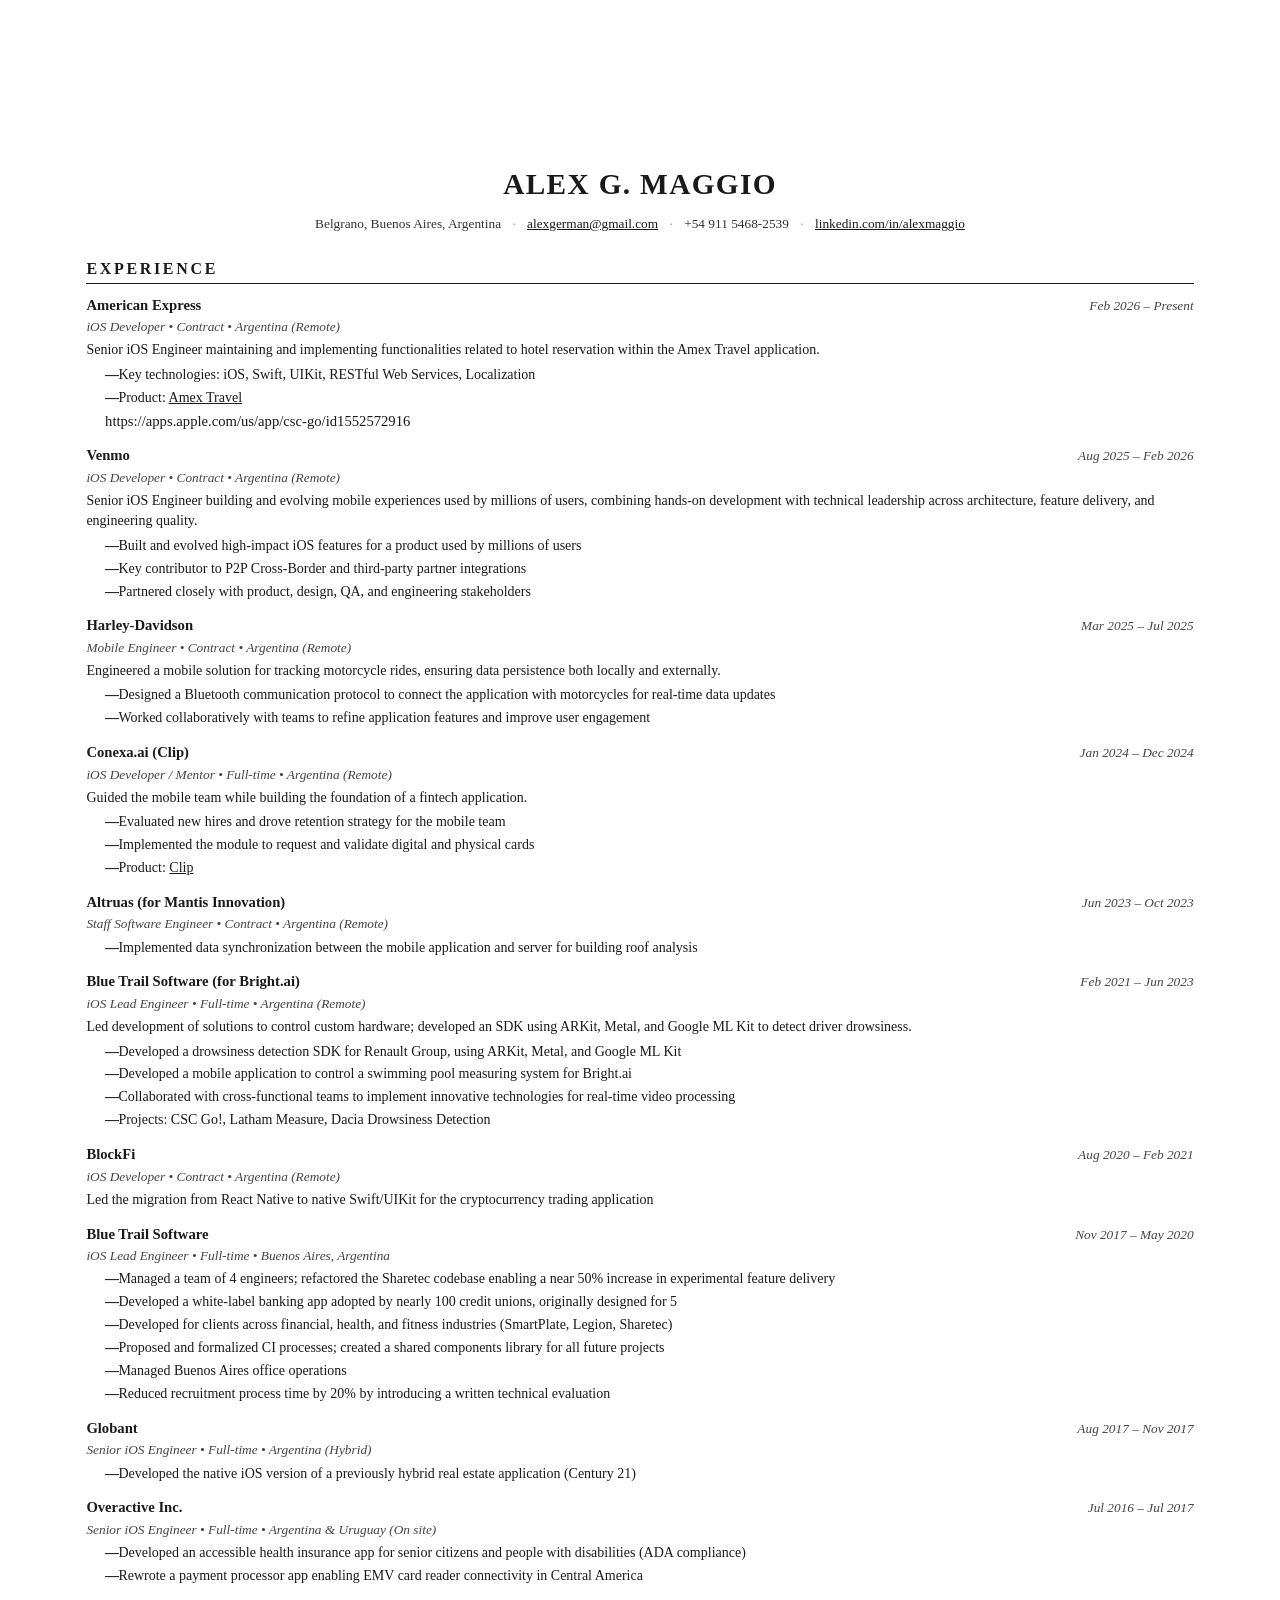
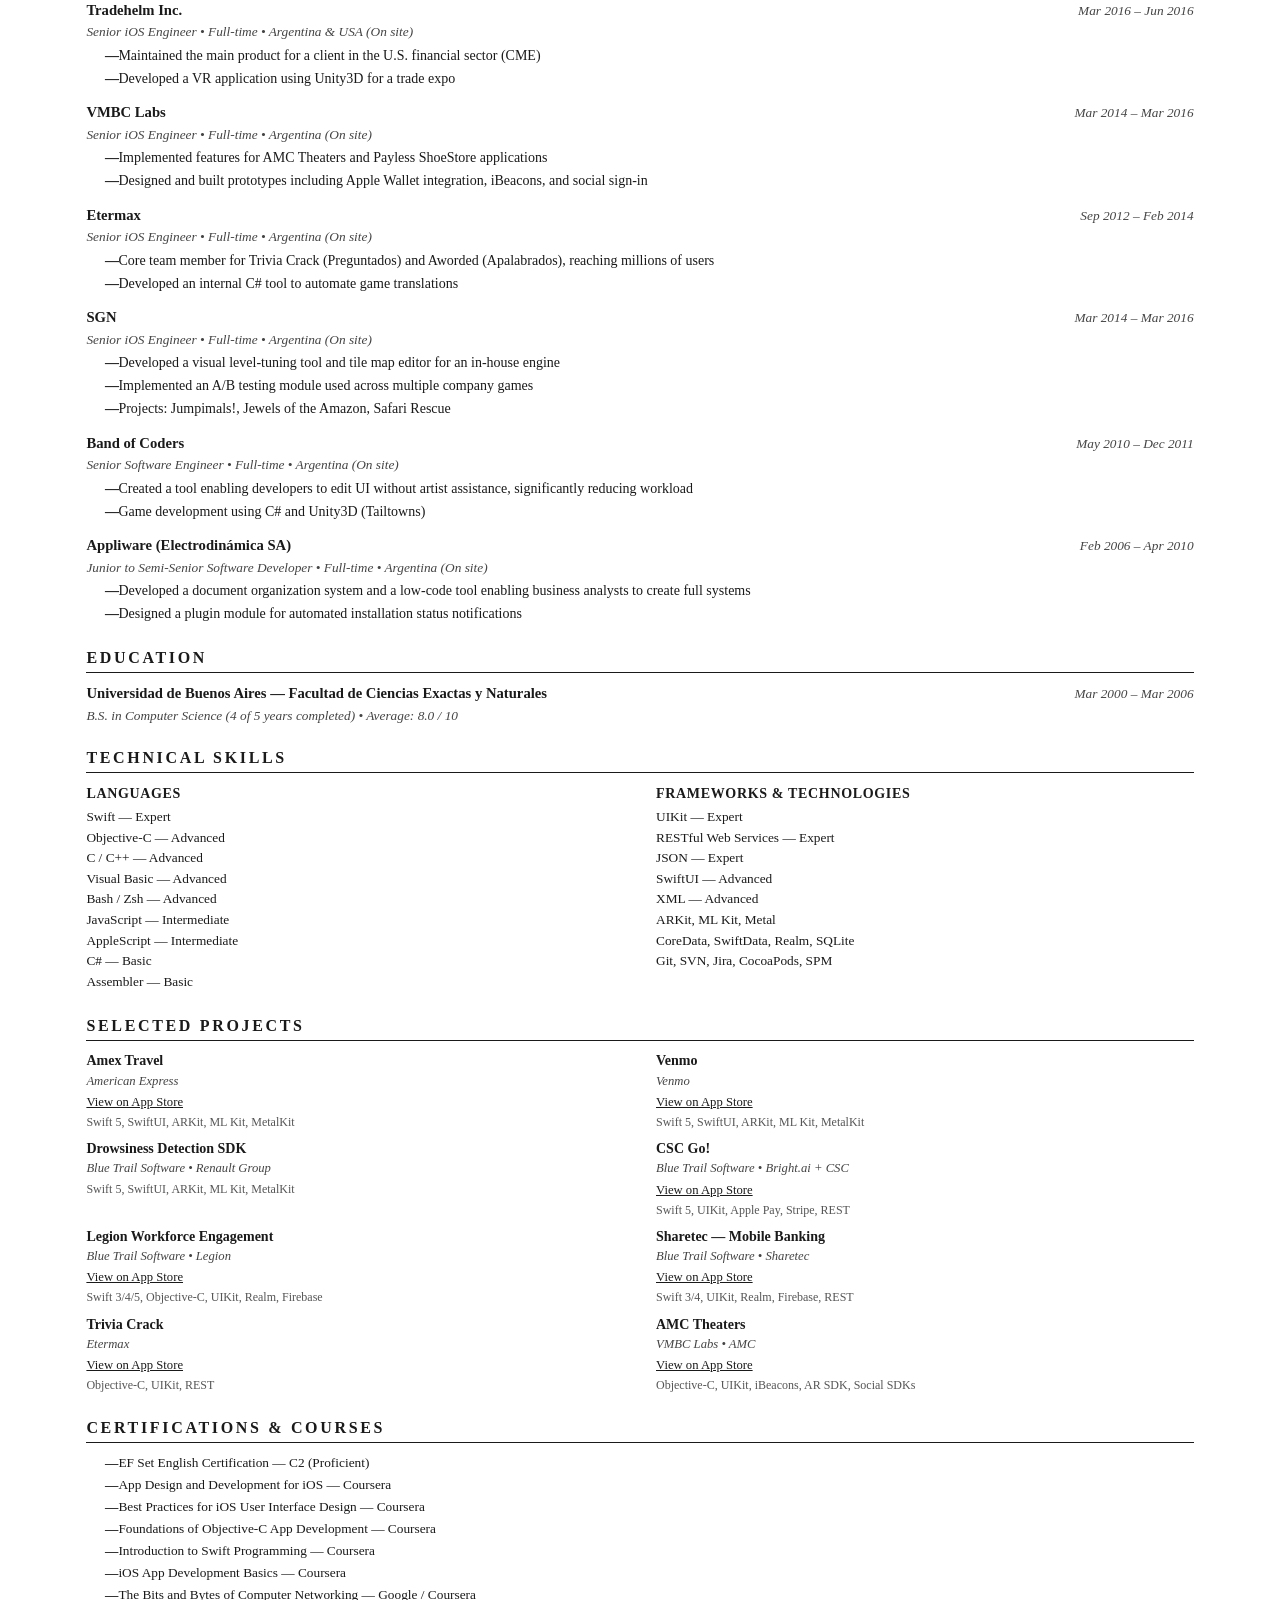
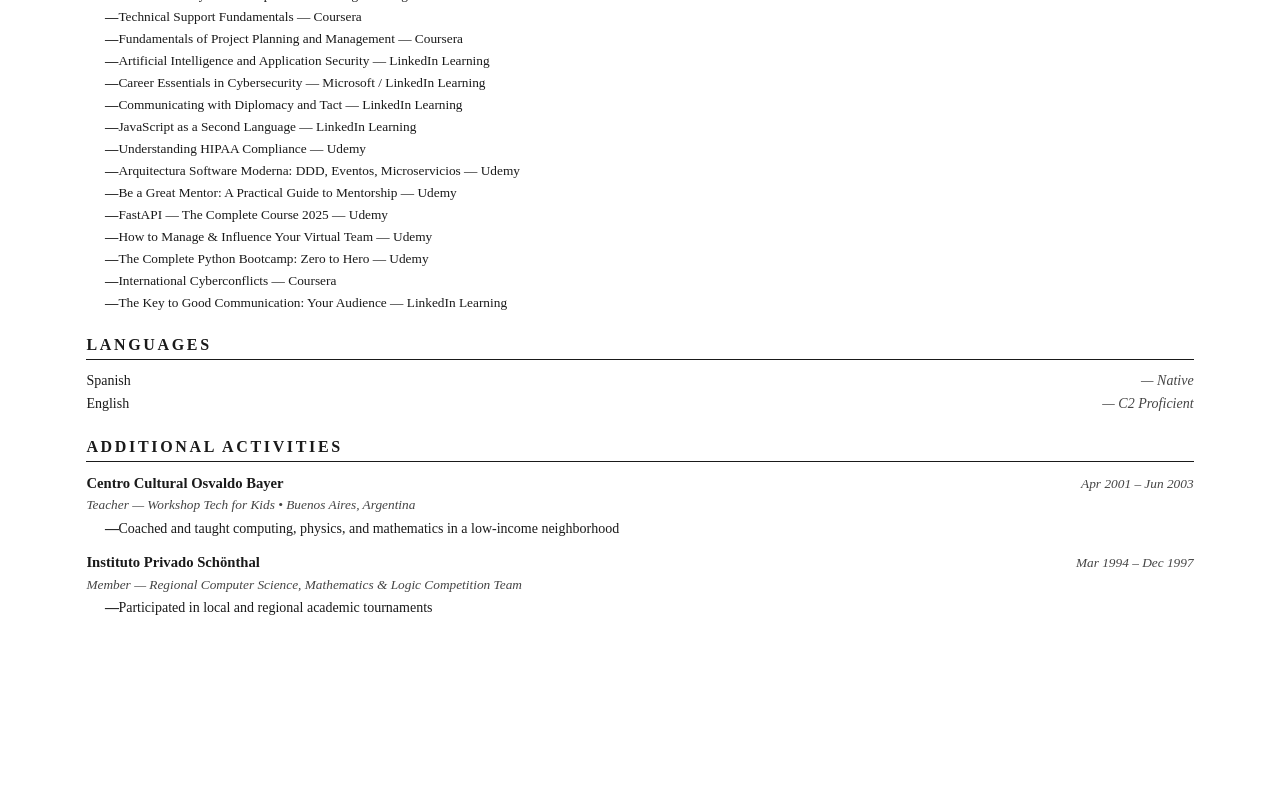
==== index..html @ b2e6f2c0 "Updated home to Harvard style." ====
<!DOCTYPE html>
<html lang="en">
<head>
    <meta charset="UTF-8">
    <meta name="viewport" content="width=device-width, initial-scale=1.0">
    <title>Alex G. Maggio &mdash; CV</title>
    <style>
        /* === Reset & Base === */
        *, *::before, *::after { box-sizing: border-box; margin: 0; padding: 0; }

        body {
            font-family: "Palatino Linotype", Palatino, Georgia, "Times New Roman", serif;
            font-size: 11pt;
            line-height: 1.45;
            color: #1a1a1a;
            /* max-width: 8.5in; */
            /* margin: 0 auto; */
            margin: 1in auto;
            padding: 0.7in 0.9in;
            background: #fff;
        }

        a { color: #1a1a1a; text-decoration: underline; }

        /* === Header === */
        .header {
            text-align: center;
            margin-bottom: 18pt;
        }
        .header h1 {
            font-size: 22pt;
            font-weight: bold;
            letter-spacing: 1pt;
            text-transform: uppercase;
            margin-bottom: 6pt;
        }
        .header .contact {
            font-size: 10pt;
            color: #333;
        }
        .header .contact span { white-space: nowrap; }
        .header .contact .sep { margin: 0 6pt; color: #999; }

        /* === Section === */
        .section { margin-bottom: 16pt; }
        .section-title {
            font-size: 12pt;
            font-weight: bold;
            text-transform: uppercase;
            letter-spacing: 2pt;
            border-bottom: 1.2pt solid #1a1a1a;
            margin-bottom: 8pt;
            padding-bottom: 2pt;
        }

        /* === Entry (Experience, Education, etc.) === */
        .entry { margin-bottom: 10pt; }
        .entry-header {
            display: flex;
            justify-content: space-between;
            align-items: baseline;
            margin-bottom: 1pt;
        }
        .entry-header .left { font-weight: bold; font-size: 11pt; }
        .entry-header .right { font-style: italic; font-size: 10pt; color: #444; text-align: right; white-space: nowrap; }
        .entry-sub {
            font-size: 10pt;
            font-style: italic;
            color: #444;
            margin-bottom: 3pt;
        }
        .entry-desc {
            font-size: 10.5pt;
            margin-bottom: 3pt;
        }
        .entry ul {
            list-style: none;
            padding-left: 14pt;
            margin-top: 2pt;
        }
        .entry ul li {
            position: relative;
            padding-left: 10pt;
            margin-bottom: 2pt;
            font-size: 10.5pt;
        }
        .entry ul li::before {
            content: "\2014";
            position: absolute;
            left: 0;
            font-weight: bold;
        }

        /* === Skills === */
        .skills-grid {
            display: grid;
            grid-template-columns: 1fr 1fr;
            gap: 4pt 24pt;
        }
        .skill-category h3 {
            font-size: 10.5pt;
            font-weight: bold;
            margin-bottom: 2pt;
            text-transform: uppercase;
            letter-spacing: 0.5pt;
        }
        .skill-category ul {
            list-style: none;
            padding-left: 0;
        }
        .skill-category ul li {
            font-size: 10pt;
            margin-bottom: 1pt;
        }

        /* === Projects === */
        .projects-grid {
            display: grid;
            grid-template-columns: 1fr 1fr;
            gap: 6pt 24pt;
        }
        .project-card {
            border: none;
            page-break-inside: avoid;
        }
        .project-card h3 {
            font-size: 10.5pt;
            font-weight: bold;
        }
        .project-card .project-meta {
            font-size: 9.5pt;
            font-style: italic;
            color: #444;
            margin-bottom: 2pt;
        }
        .project-card ul {
            list-style: none;
            padding-left: 10pt;
        }
        .project-card ul li {
            font-size: 9.5pt;
            margin-bottom: 1pt;
            position: relative;
            padding-left: 8pt;
        }
        .project-card ul li::before {
            content: "\2014";
            position: absolute;
            left: 0;
            font-weight: bold;
        }
        .project-desc {
            font-size: 9.5pt;
        }
        .project-link {
            font-size: 9.5pt;
        }
        .project-tech {
            font-size: 9pt;
            color: #555;
            margin-top: 2pt;
        }

        /* === Certifications === */
        .cert-list {
            list-style: none;
            padding-left: 14pt;
        }
        .cert-list li {
            font-size: 10pt;
            margin-bottom: 2pt;
            position: relative;
            padding-left: 10pt;
        }
        .cert-list li::before {
            content: "\2014";
            position: absolute;
            left: 0;
            font-weight: bold;
        }

        /* === Languages === */
        .lang-row {
            display: flex;
            justify-content: space-between;
            font-size: 10.5pt;
            margin-bottom: 2pt;
        }
        .lang-row .lang-level { font-style: italic; color: #444; }

        /* === Print === */
        @media print {
            body { padding: 0; max-width: none; font-size: 10.5pt; }
            a { text-decoration: none; }
            .section { page-break-inside: avoid; }
            .entry { page-break-inside: avoid; }
            .project-card { page-break-inside: avoid; }
        }
    </style>
</head>
<body>

    <!-- ==================== HEADER ==================== -->
    <div class="header">
        <h1>Alex G. Maggio</h1>
        <div class="contact">
            <span>Belgrano, Buenos Aires, Argentina</span>
            <span class="sep">&middot;</span>
            <span><a href="mailto:alexgerman@gmail.com">alexgerman@gmail.com</a></span>
            <span class="sep">&middot;</span>
            <span>+54 911 5468-2539</span>
            <span class="sep">&middot;</span>
            <span><a href="https://www.linkedin.com/in/alexmaggio/">linkedin.com/in/alexmaggio</a></span>
        </div>
    </div>

    <!-- ==================== EXPERIENCE ==================== -->
    <div class="section">
        <div class="section-title">Experience</div>

        <!-- American Express -->
        <div class="entry">
            <div class="entry-header">
                <span class="left">American Express</span>
                <span class="right">Feb 2026 &ndash; Present</span>
            </div>
            <div class="entry-sub">iOS Developer &bull; Contract &bull; Argentina (Remote)</div>
            <div class="entry-desc">Senior iOS Engineer maintaining and implementing functionalities related to hotel reservation within the Amex Travel application.</div>
            <ul>
                <li>Key technologies: iOS, Swift, UIKit, RESTful Web Services, Localization</li>
                <li>Product: <a href="https://apps.apple.com/us/app/amex-travel/id6742465779">Amex Travel</a></li>
                https://apps.apple.com/us/app/csc-go/id1552572916
            </ul>
        </div>

        <!-- Venmo -->
        <div class="entry">
            <div class="entry-header">
                <span class="left">Venmo</span>
                <span class="right">Aug 2025 &ndash; Feb 2026</span>
            </div>
            <div class="entry-sub">iOS Developer &bull; Contract &bull; Argentina (Remote)</div>
            <div class="entry-desc">Senior iOS Engineer building and evolving mobile experiences used by millions of users, combining hands-on development with technical leadership across architecture, feature delivery, and engineering quality.</div>
            <ul>
                <li>Built and evolved high-impact iOS features for a product used by millions of users</li>
                <li>Key contributor to P2P Cross-Border and third-party partner integrations</li>
                <li>Partnered closely with product, design, QA, and engineering stakeholders</li>
            </ul>
        </div>

        <!-- Harley-Davidson -->
        <div class="entry">
            <div class="entry-header">
                <span class="left">Harley-Davidson</span>
                <span class="right">Mar 2025 &ndash; Jul 2025</span>
            </div>
            <div class="entry-sub">Mobile Engineer &bull; Contract &bull; Argentina (Remote)</div>
            <div class="entry-desc">Engineered a mobile solution for tracking motorcycle rides, ensuring data persistence both locally and externally.</div>
            <ul>
                <li>Designed a Bluetooth communication protocol to connect the application with motorcycles for real-time data updates</li>
                <li>Worked collaboratively with teams to refine application features and improve user engagement</li>
            </ul>
        </div>

        <!-- Conexa.ai -->
        <div class="entry">
            <div class="entry-header">
                <span class="left">Conexa.ai (Clip)</span>
                <span class="right">Jan 2024 &ndash; Dec 2024</span>
            </div>
            <div class="entry-sub">iOS Developer / Mentor &bull; Full-time &bull; Argentina (Remote)</div>
            <div class="entry-desc">Guided the mobile team while building the foundation of a fintech application.</div>
            <ul>
                <li>Evaluated new hires and drove retention strategy for the mobile team</li>
                <li>Implemented the module to request and validate digital and physical cards</li>
                <li>Product: <a href="https://apps.apple.com/us/app/clip/id771245360">Clip</a></li>
            </ul>
        </div>

        <!-- Altruas / Mantis Innovation -->
        <div class="entry">
            <div class="entry-header">
                <span class="left">Altruas (for Mantis Innovation)</span>
                <span class="right">Jun 2023 &ndash; Oct 2023</span>
            </div>
            <div class="entry-sub">Staff Software Engineer &bull; Contract &bull; Argentina (Remote)</div>
            <ul>
                <li>Implemented data synchronization between the mobile application and server for building roof analysis</li>
            </ul>
        </div>

        <!-- Blue Trail / Bright.ai -->
        <div class="entry">
            <div class="entry-header">
                <span class="left">Blue Trail Software (for Bright.ai)</span>
                <span class="right">Feb 2021 &ndash; Jun 2023</span>
            </div>
            <div class="entry-sub">iOS Lead Engineer &bull; Full-time &bull; Argentina (Remote)</div>
            <div class="entry-desc">Led development of solutions to control custom hardware; developed an SDK using ARKit, Metal, and Google ML Kit to detect driver drowsiness.</div>
            <ul>
                <li>Developed a drowsiness detection SDK for Renault Group, using ARKit, Metal, and Google ML Kit</li>
                <li>Developed a mobile application to control a swimming pool measuring system for Bright.ai</li>
                <li>Collaborated with cross-functional teams to implement innovative technologies for real-time video processing</li>
                <li>Projects: CSC Go!, Latham Measure, Dacia Drowsiness Detection</li>
            </ul>
        </div>

        <!-- BlockFi -->
        <div class="entry">
            <div class="entry-header">
                <span class="left">BlockFi</span>
                <span class="right">Aug 2020 &ndash; Feb 2021</span>
            </div>
            <div class="entry-sub">iOS Developer &bull; Contract &bull; Argentina (Remote)</div>
            <div class="entry-desc">Led the migration from React Native to native Swift/UIKit for the cryptocurrency trading application</div>
        </div>

        <!-- Blue Trail Software -->
        <div class="entry">
            <div class="entry-header">
                <span class="left">Blue Trail Software</span>
                <span class="right">Nov 2017 &ndash; May 2020</span>
            </div>
            <div class="entry-sub">iOS Lead Engineer &bull; Full-time &bull; Buenos Aires, Argentina</div>
            <ul>
                <li>Managed a team of 4 engineers; refactored the Sharetec codebase enabling a near 50% increase in experimental feature delivery</li>
                <li>Developed a white-label banking app adopted by nearly 100 credit unions, originally designed for 5</li>
                <li>Developed for clients across financial, health, and fitness industries (SmartPlate, Legion, Sharetec)</li>
                <li>Proposed and formalized CI processes; created a shared components library for all future projects</li>
                <li>Managed Buenos Aires office operations</li>
                <li>Reduced recruitment process time by 20% by introducing a written technical evaluation</li>
            </ul>
        </div>

        <!-- Globant -->
        <div class="entry">
            <div class="entry-header">
                <span class="left">Globant</span>
                <span class="right">Aug 2017 &ndash; Nov 2017</span>
            </div>
            <div class="entry-sub">Senior iOS Engineer &bull; Full-time &bull; Argentina (Hybrid)</div>
            <ul>
                <li>Developed the native iOS version of a previously hybrid real estate application (Century 21)</li>
            </ul>
        </div>

        <!-- Overactive -->
        <div class="entry">
            <div class="entry-header">
                <span class="left">Overactive Inc.</span>
                <span class="right">Jul 2016 &ndash; Jul 2017</span>
            </div>
            <div class="entry-sub">Senior iOS Engineer &bull; Full-time &bull; Argentina &amp; Uruguay (On site)</div>
            <ul>
                <li>Developed an accessible health insurance app for senior citizens and people with disabilities (ADA compliance)</li>
                <li>Rewrote a payment processor app enabling EMV card reader connectivity in Central America</li>
            </ul>
        </div>

        <!-- Tradehelm -->
        <div class="entry">
            <div class="entry-header">
                <span class="left">Tradehelm Inc.</span>
                <span class="right">Mar 2016 &ndash; Jun 2016</span>
            </div>
            <div class="entry-sub">Senior iOS Engineer &bull; Full-time &bull; Argentina &amp; USA (On site)</div>
            <ul>
                <li>Maintained the main product for a client in the U.S. financial sector (CME)</li>
                <li>Developed a VR application using Unity3D for a trade expo</li>
            </ul>
        </div>

        <!-- VMBC Labs -->
        <div class="entry">
            <div class="entry-header">
                <span class="left">VMBC Labs</span>
                <span class="right">Mar 2014 &ndash; Mar 2016</span>
            </div>
            <div class="entry-sub">Senior iOS Engineer &bull; Full-time &bull; Argentina (On site)</div>
            <ul>
                <li>Implemented features for AMC Theaters and Payless ShoeStore applications</li>
                <li>Designed and built prototypes including Apple Wallet integration, iBeacons, and social sign-in</li>
            </ul>
        </div>

        <!-- Etermax -->
        <div class="entry">
            <div class="entry-header">
                <span class="left">Etermax</span>
                <span class="right">Sep 2012 &ndash; Feb 2014</span>
            </div>
            <div class="entry-sub">Senior iOS Engineer &bull; Full-time &bull; Argentina (On site)</div>
            <ul>
                <li>Core team member for Trivia Crack (Preguntados) and Aworded (Apalabrados), reaching millions of users</li>
                <li>Developed an internal C# tool to automate game translations</li>
            </ul>
        </div>

        <!-- SGN -->
        <div class="entry">
            <div class="entry-header">
                <span class="left">SGN</span>
                <span class="right">Mar 2014 &ndash; Mar 2016</span>
            </div>
            <div class="entry-sub">Senior iOS Engineer &bull; Full-time &bull; Argentina (On site)</div>
            <ul>
                <li>Developed a visual level-tuning tool and tile map editor for an in-house engine</li>
                <li>Implemented an A/B testing module used across multiple company games</li>
                <li>Projects: Jumpimals!, Jewels of the Amazon, Safari Rescue</li>
            </ul>
        </div>

        <!-- Band of Coders -->
        <div class="entry">
            <div class="entry-header">
                <span class="left">Band of Coders</span>
                <span class="right">May 2010 &ndash; Dec 2011</span>
            </div>
            <div class="entry-sub">Senior Software Engineer &bull; Full-time &bull; Argentina (On site)</div>
            <ul>
                <li>Created a tool enabling developers to edit UI without artist assistance, significantly reducing workload</li>
                <li>Game development using C# and Unity3D (Tailtowns)</li>
            </ul>
        </div>

        <!-- Appliware -->
        <div class="entry">
            <div class="entry-header">
                <span class="left">Appliware (Electrodinámica SA)</span>
                <span class="right">Feb 2006 &ndash; Apr 2010</span>
            </div>
            <div class="entry-sub">Junior to Semi-Senior Software Developer &bull; Full-time &bull; Argentina (On site)</div>
            <ul>
                <li>Developed a document organization system and a low-code tool enabling business analysts to create full systems</li>
                <li>Designed a plugin module for automated installation status notifications</li>
            </ul>
        </div>
    </div>

    <!-- ==================== EDUCATION ==================== -->
    <div class="section">
        <div class="section-title">Education</div>
        <div class="entry">
            <div class="entry-header">
                <span class="left">Universidad de Buenos Aires &mdash; Facultad de Ciencias Exactas y Naturales</span>
                <span class="right">Mar 2000 &ndash; Mar 2006</span>
            </div>
            <div class="entry-sub">B.S. in Computer Science (4 of 5 years completed) &bull; Average: 8.0 / 10</div>
        </div>
    </div>

    <!-- ==================== SKILLS ==================== -->
    <div class="section">
        <div class="section-title">Technical Skills</div>
        <div class="skills-grid">
            <div class="skill-category">
                <h3>Languages</h3>
                <ul>
                    <li>Swift &mdash; Expert</li>
                    <li>Objective-C &mdash; Advanced</li>
                    <li>C / C++ &mdash; Advanced</li>
                    <li>Visual Basic &mdash; Advanced</li>
                    <li>Bash / Zsh &mdash; Advanced</li>
                    <li>JavaScript &mdash; Intermediate</li>
                    <li>AppleScript &mdash; Intermediate</li>
                    <li>C# &mdash; Basic</li>
                    <li>Assembler &mdash; Basic</li>
                </ul>
            </div>
            <div class="skill-category">
                <h3>Frameworks &amp; Technologies</h3>
                <ul>
                    <li>UIKit &mdash; Expert</li>
                    <li>RESTful Web Services &mdash; Expert</li>
                    <li>JSON &mdash; Expert</li>
                    <li>SwiftUI &mdash; Advanced</li>
                    <li>XML &mdash; Advanced</li>
                    <li>ARKit, ML Kit, Metal</li>
                    <li>CoreData, SwiftData, Realm, SQLite</li>
                    <li>Git, SVN, Jira, CocoaPods, SPM</li>
                </ul>
            </div>
        </div>
    </div>

    <!-- ==================== SELECTED PROJECTS ==================== -->
    <div class="section">
        <div class="section-title">Selected Projects</div>
        <div class="projects-grid">

            <div class="project-card">
                <h3>Amex Travel</h3>
                <div class="project-meta">American Express</div>
                <div class="project-link">
                    <a href="https://apps.apple.com/us/app/amex-travel/id6742465779" target="_blank" rel="noopener noreferrer">View on App Store</a>
                </div>
                <div class="project-tech">Swift 5, SwiftUI, ARKit, ML Kit, MetalKit</div>
            </div>

            <div class="project-card">
                <h3>Venmo</h3>
                <div class="project-meta">Venmo</div>
                <div class="project-link">
                    <a href="https://apps.apple.com/us/app/venmo/id568027235" target="_blank" rel="noopener noreferrer">View on App Store</a>
                </div>
                <div class="project-tech">Swift 5, SwiftUI, ARKit, ML Kit, MetalKit</div>
            </div>

            <div class="project-card">
                <h3>Drowsiness Detection SDK</h3>
                <div class="project-meta">Blue Trail Software &bull; Renault Group</div>
                <div class="project-tech">Swift 5, SwiftUI, ARKit, ML Kit, MetalKit</div>
            </div>

            <div class="project-card">
                <h3>CSC Go!</h3>
                <div class="project-meta">Blue Trail Software &bull; Bright.ai + CSC</div>
                <div class="project-link">
                    <a href="https://apps.apple.com/us/app/csc-go/id1552572916" target="_blank" rel="noopener noreferrer">View on App Store</a>
                </div>
                <div class="project-tech">Swift 5, UIKit, Apple Pay, Stripe, REST</div>
            </div>

            <div class="project-card">
                <h3>Legion Workforce Engagement</h3>
                <div class="project-meta">Blue Trail Software &bull; Legion</div>
                <div class="project-link">
                    <a href="https://itunes.apple.com/us/app/legion-workforce-engagement/id1176397649" target="_blank" rel="noopener noreferrer">View on App Store</a>
                </div>
                <div class="project-tech">Swift 3/4/5, Objective-C, UIKit, Realm, Firebase</div>
            </div>

            <div class="project-card">
                <h3>Sharetec &mdash; Mobile Banking</h3>
                <div class="project-meta">Blue Trail Software &bull; Sharetec</div>
                <div class="project-link">
                    <a href="https://apps.apple.com/us/app/sharetec-mobile-2-0/id1476859726" target="_blank" rel="noopener noreferrer">View on App Store</a>
                </div>
                <div class="project-tech">Swift 3/4, UIKit, Realm, Firebase, REST</div>
            </div>

            <div class="project-card">
                <h3>Trivia Crack</h3>
                <div class="project-meta">Etermax</div>
                <div class="project-link">
                    <a href="https://apps.apple.com/us/app/trivia-crack/id651510680" target="_blank" rel="noopener noreferrer">View on App Store</a>
                </div>
                <div class="project-tech">Objective-C, UIKit, REST</div>
            </div>

            <div class="project-card">
                <h3>AMC Theaters</h3>
                <div class="project-meta">VMBC Labs &bull; AMC</div>
                <div class="project-link">
                    <a href="https://apps.apple.com/us/app/amc-theatres-movies-more/id509199715" target="_blank" rel="noopener noreferrer">View on App Store</a>
                </div>
                <div class="project-tech">Objective-C, UIKit, iBeacons, AR SDK, Social SDKs</div>
            </div>

            

        </div>
    </div>

    <!-- ==================== CERTIFICATIONS ==================== -->
    <div class="section">
        <div class="section-title">Certifications &amp; Courses</div>
        <ul class="cert-list">
            <li>EF Set English Certification &mdash; C2 (Proficient)</li>
            <li>App Design and Development for iOS &mdash; Coursera</li>
            <li>Best Practices for iOS User Interface Design &mdash; Coursera</li>
            <li>Foundations of Objective-C App Development &mdash; Coursera</li>
            <li>Introduction to Swift Programming &mdash; Coursera</li>
            <li>iOS App Development Basics &mdash; Coursera</li>
            <li>The Bits and Bytes of Computer Networking &mdash; Google / Coursera</li>
            <li>Technical Support Fundamentals &mdash; Coursera</li>
            <li>Fundamentals of Project Planning and Management &mdash; Coursera</li>
            <li>Artificial Intelligence and Application Security &mdash; LinkedIn Learning</li>
            <li>Career Essentials in Cybersecurity &mdash; Microsoft / LinkedIn Learning</li>
            <li>Communicating with Diplomacy and Tact &mdash; LinkedIn Learning</li>
            <li>JavaScript as a Second Language &mdash; LinkedIn Learning</li>
            <li>Understanding HIPAA Compliance &mdash; Udemy</li>
            <li>Arquitectura Software Moderna: DDD, Eventos, Microservicios &mdash; Udemy</li>
            <li>Be a Great Mentor: A Practical Guide to Mentorship &mdash; Udemy</li>
            <li>FastAPI &mdash; The Complete Course 2025 &mdash; Udemy</li>
            <li>How to Manage &amp; Influence Your Virtual Team &mdash; Udemy</li>
            <li>The Complete Python Bootcamp: Zero to Hero &mdash; Udemy</li>
            <li>International Cyberconflicts &mdash; Coursera</li>
            <li>The Key to Good Communication: Your Audience &mdash; LinkedIn Learning</li>
        </ul>
    </div>

    <!-- ==================== LANGUAGES ==================== -->
    <div class="section">
        <div class="section-title">Languages</div>
        <div class="lang-row"><span>Spanish</span> <span class="lang-level">&mdash; Native</span></div>
        <div class="lang-row"><span>English</span> <span class="lang-level">&mdash; C2 Proficient</span></div>
    </div>

    <!-- ==================== EXTRACURRICULAR ==================== -->
    <div class="section">
        <div class="section-title">Additional Activities</div>
        <div class="entry">
            <div class="entry-header">
                <span class="left">Centro Cultural Osvaldo Bayer</span>
                <span class="right">Apr 2001 &ndash; Jun 2003</span>
            </div>
            <div class="entry-sub">Teacher &mdash; Workshop Tech for Kids &bull; Buenos Aires, Argentina</div>
            <ul>
                <li>Coached and taught computing, physics, and mathematics in a low-income neighborhood</li>
            </ul>
        </div>
        <div class="entry">
            <div class="entry-header">
                <span class="left">Instituto Privado Schönthal</span>
                <span class="right">Mar 1994 &ndash; Dec 1997</span>
            </div>
            <div class="entry-sub">Member &mdash; Regional Computer Science, Mathematics &amp; Logic Competition Team</div>
            <ul>
                <li>Participated in local and regional academic tournaments</li>
            </ul>
        </div>
    </div>

</body>
</html>
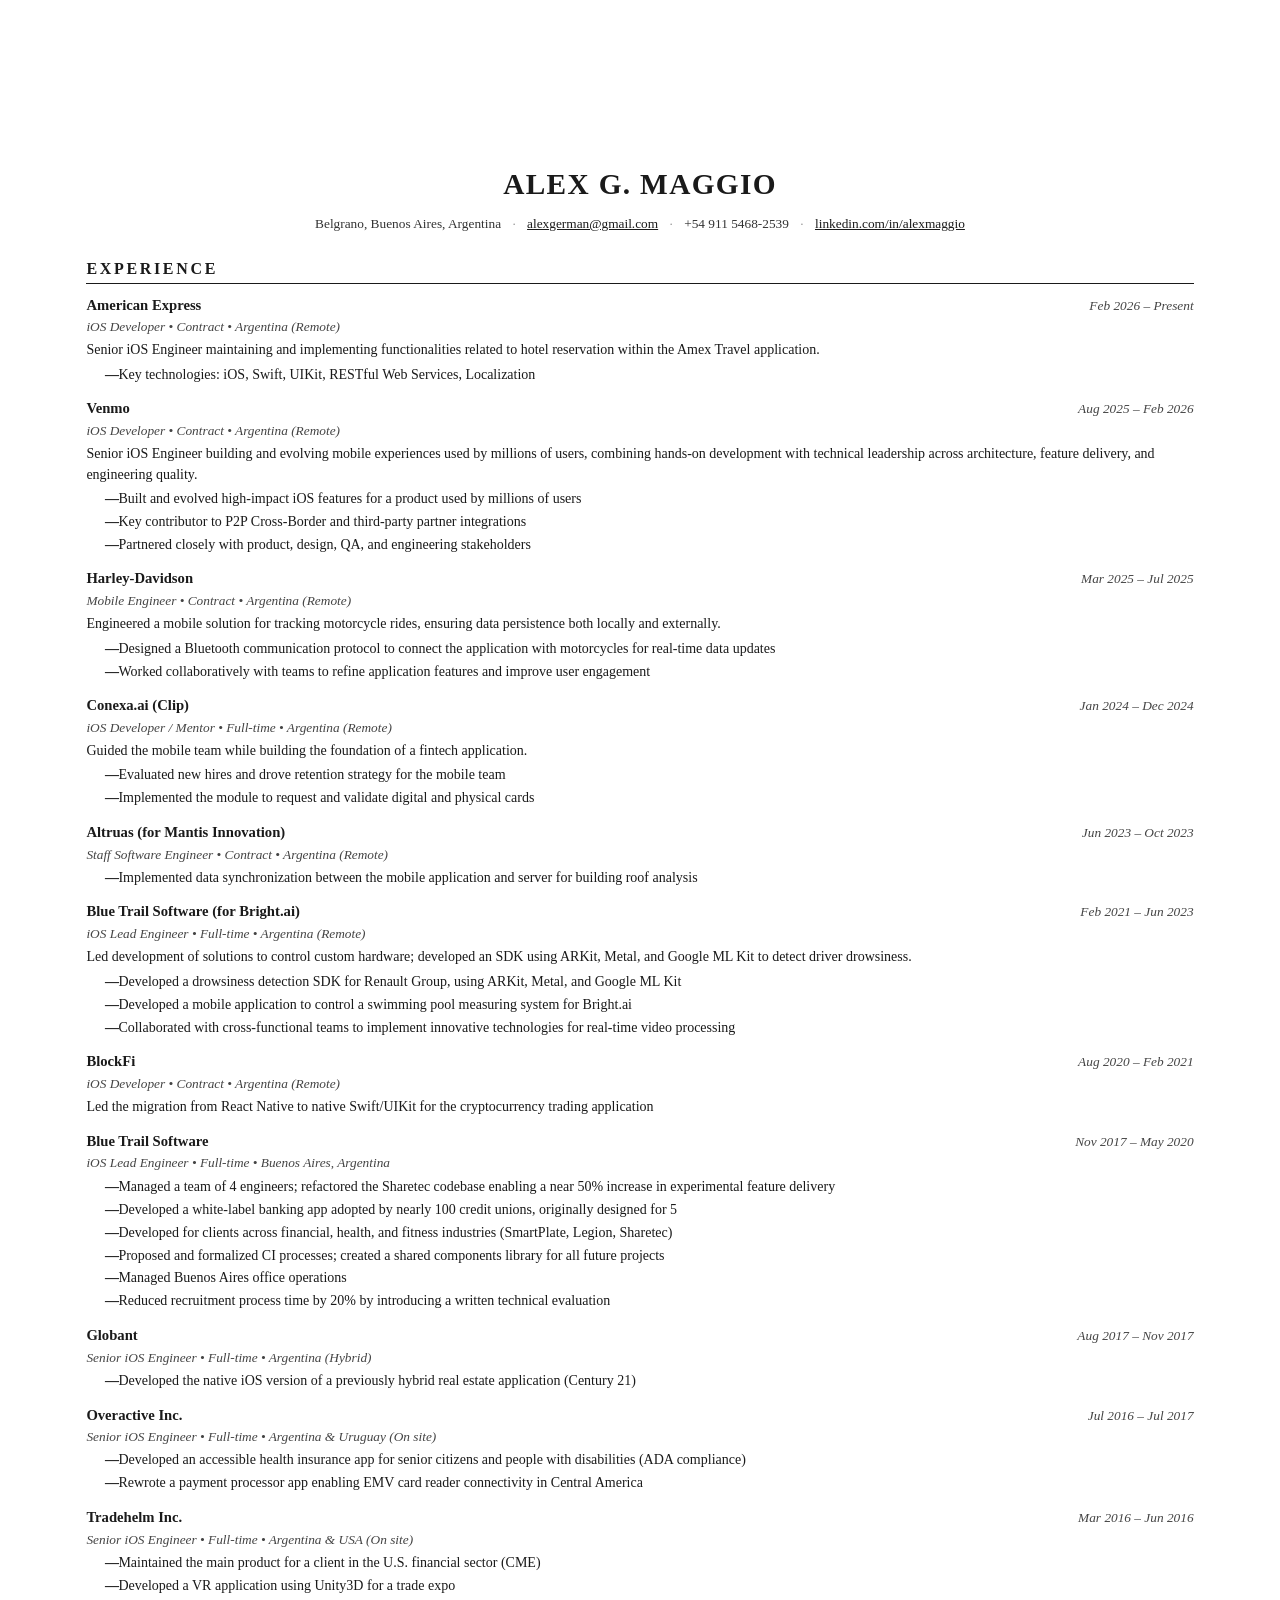
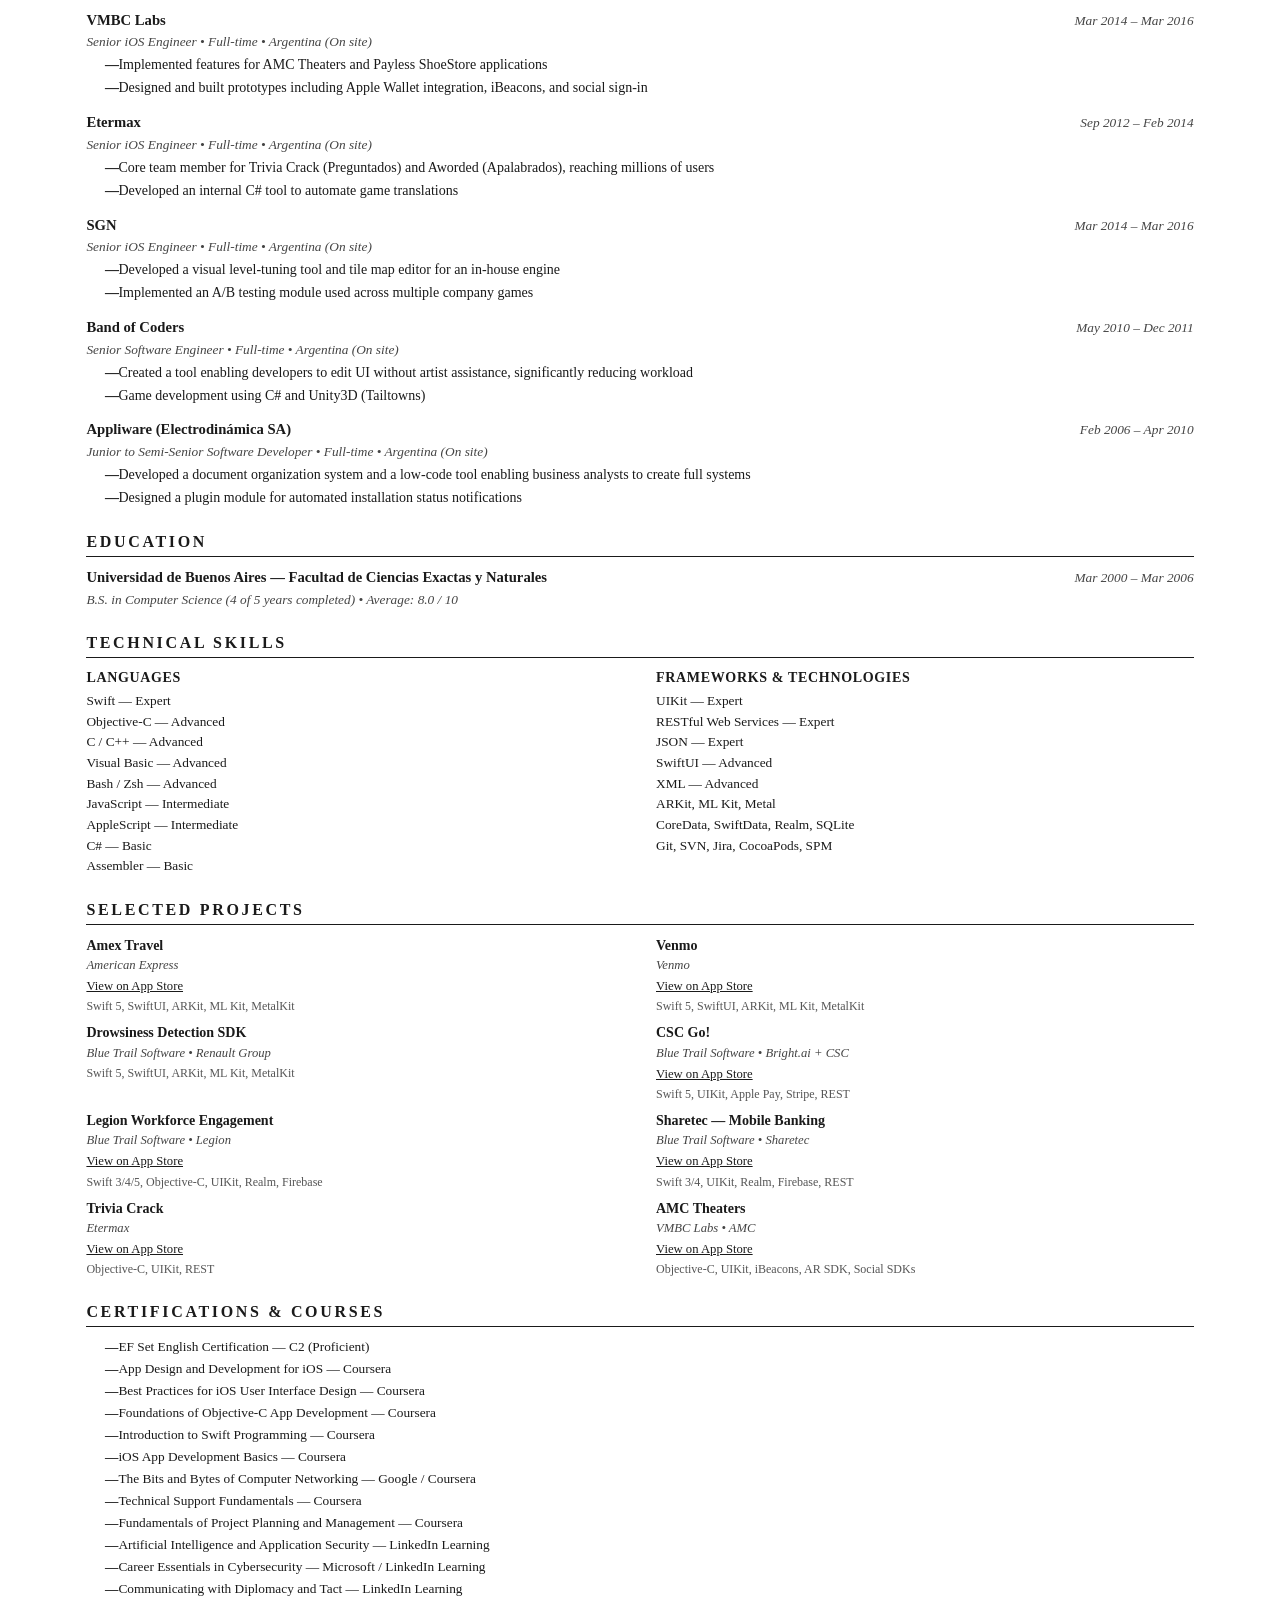
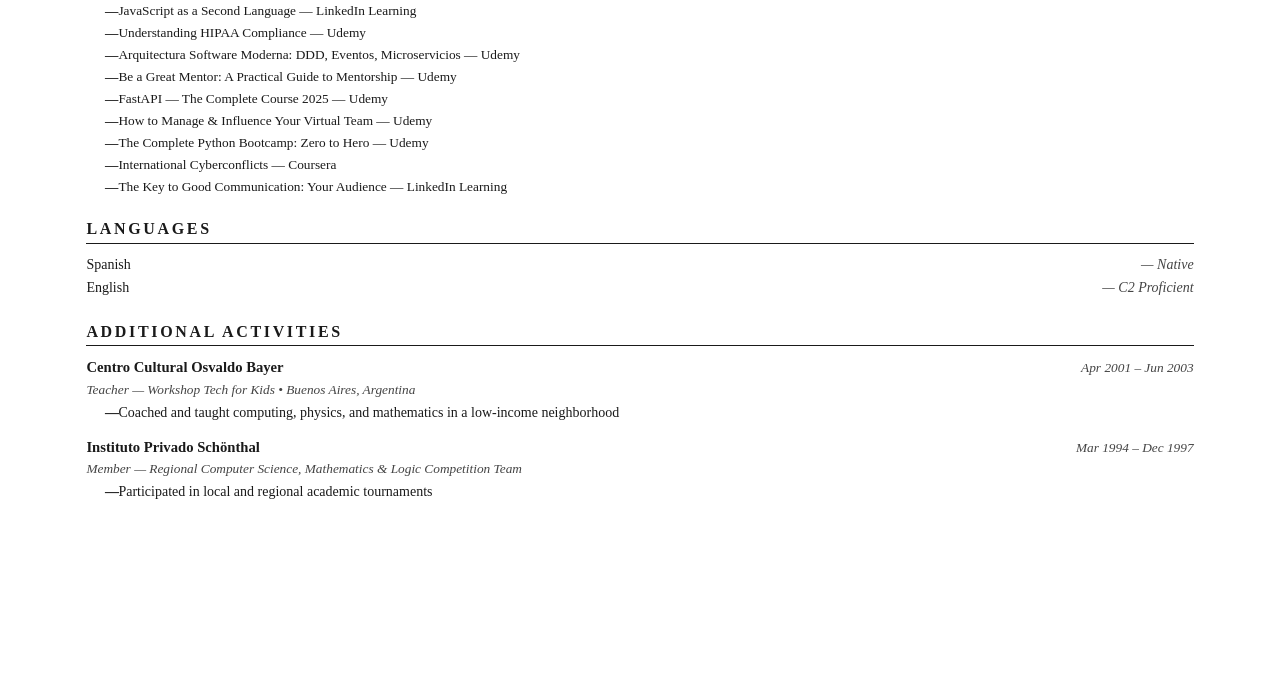
==== commit 4b2f21c4: "Updated home to Harvard style v2." ====
--- a/index..html
+++ b/index..html
@@ -228,8 +228,6 @@
             <div class="entry-desc">Senior iOS Engineer maintaining and implementing functionalities related to hotel reservation within the Amex Travel application.</div>
             <ul>
                 <li>Key technologies: iOS, Swift, UIKit, RESTful Web Services, Localization</li>
-                <li>Product: <a href="https://apps.apple.com/us/app/amex-travel/id6742465779">Amex Travel</a></li>
-                https://apps.apple.com/us/app/csc-go/id1552572916
             </ul>
         </div>
 
@@ -273,7 +271,6 @@
             <ul>
                 <li>Evaluated new hires and drove retention strategy for the mobile team</li>
                 <li>Implemented the module to request and validate digital and physical cards</li>
-                <li>Product: <a href="https://apps.apple.com/us/app/clip/id771245360">Clip</a></li>
             </ul>
         </div>
 
@@ -301,7 +298,6 @@
                 <li>Developed a drowsiness detection SDK for Renault Group, using ARKit, Metal, and Google ML Kit</li>
                 <li>Developed a mobile application to control a swimming pool measuring system for Bright.ai</li>
                 <li>Collaborated with cross-functional teams to implement innovative technologies for real-time video processing</li>
-                <li>Projects: CSC Go!, Latham Measure, Dacia Drowsiness Detection</li>
             </ul>
         </div>
 
@@ -406,7 +402,6 @@
             <ul>
                 <li>Developed a visual level-tuning tool and tile map editor for an in-house engine</li>
                 <li>Implemented an A/B testing module used across multiple company games</li>
-                <li>Projects: Jumpimals!, Jewels of the Amazon, Safari Rescue</li>
             </ul>
         </div>
 
